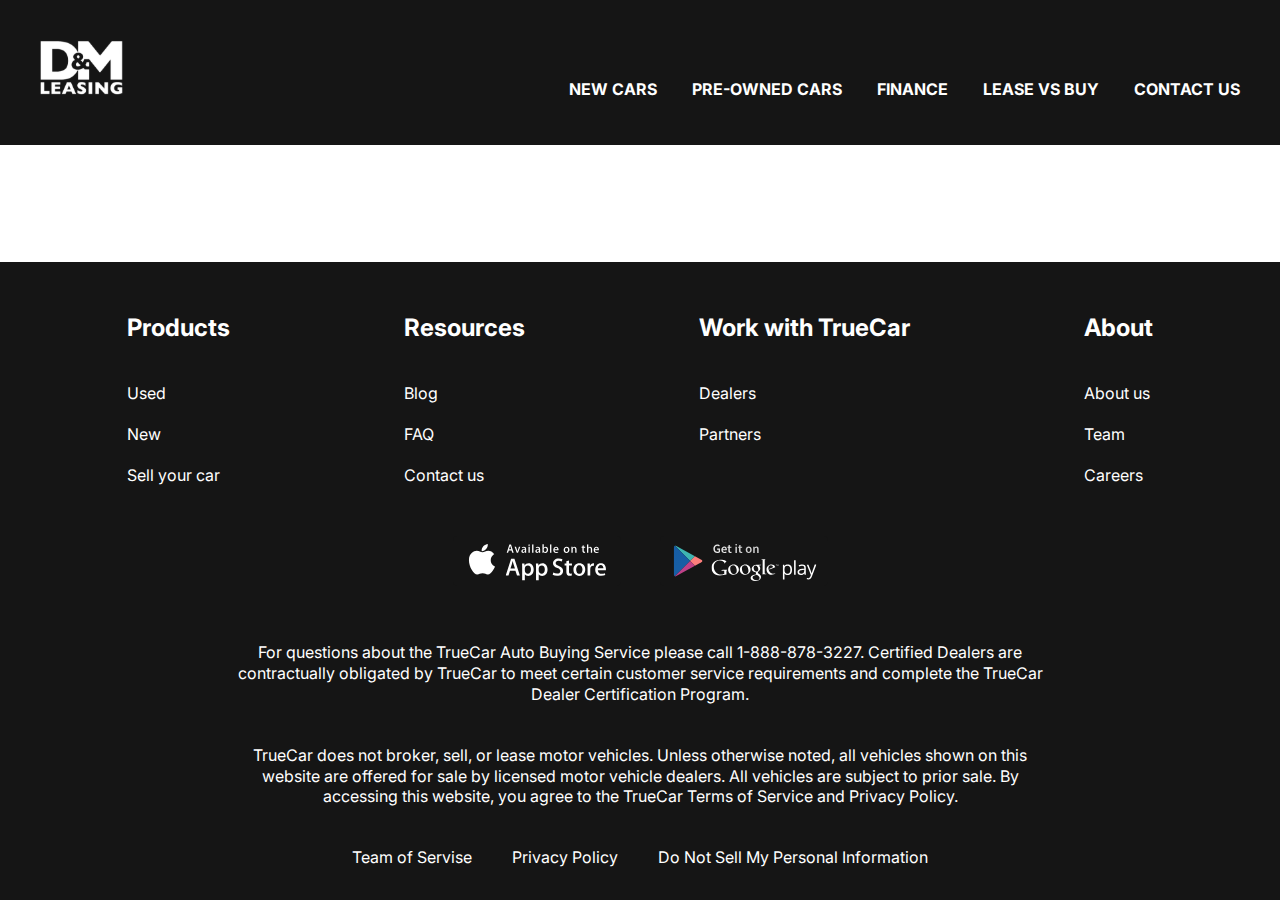
==== contacts.html @ a0288b0f "1st pade completed" ====
<!DOCTYPE html>
<html lang="ru">
    <head >
        <meta charset="utf-8">
        <meta name="viewport" content="width=device-width, initial-scale=1.0">
        <title>D&M leasing</title>
        <link rel="preconnect" href="https://fonts.googleapis.com">
        <link rel="preconnect" href="https://fonts.gstatic.com" crossorigin>
        <link href="https://fonts.googleapis.com/css2?family=Inter:wght@400;700&display=swap" rel="stylesheet">
        <link rel="stylesheet" href="css/style.css">
    </head>
    <body>
        <div class="wrapper">
            <header class="header">
               <div class="container">
                <div class="header__inner">
                    <a href="index.html" class="logo">
                        <img src="imgs/logo.svg" alt="Логотип" class="logo__img">
                    </a>
                    <nav class="menu">
                        <ul class="menu__list">
                            <li class="menu__list-item">
                                <a href="#" class="list__menu-link">NEW CARS</a>
                            </li>
                            <li class="menu__list-item">
                                <a href="#" class="list__menu-link">PRE-OWNED CARS</a>
                            </li>
                            <li class="menu__list-item">
                                <a href="#" class="list__menu-link">FINANCE</a>
                            </li>
                            <li class="menu__list-item">
                                <a href="#" class="list__menu-link">LEASE VS BUY</a>
                            </li>
                            <li class="menu__list-item">
                                <a href="#" class="list__menu-link">CONTACT US</a>
                            </li>
                        </ul>
                    </nav>
                </div>
               </div>
            </header>
            <main class="main">
                
            </main>
            <footer class="footer">
                <div class="container">
                    <nav class="footer__menu">
                        <ul class="footer__menu-list">
                            <li class="footer__menu-item">
                                <p  class="footer__menu-title">Products</p>
                            </li>
                            <li class="footer__menu-item">
                                <a href="#" class="footer__menu-link">Used</a>
                            </li>
                            <li class="footer__menu-item">
                                <a href="#" class="footer__menu-link">New</a>
                            </li>
                            <li class="footer__menu-item">
                                <a href="#" class="footer__menu-link">Sell your car</a>
                            </li>
                        </ul>
                        <ul class="footer__menu-list">
                            <li class="footer__menu-item">
                                <p class="footer__menu-title">Resources</p>
                            </li>
                            <li class="footer__menu-item">
                                <a href="#" class="footer__menu-link">Blog</a>
                            </li>
                            <li class="footer__menu-item">
                                <a href="#" class="footer__menu-link">FAQ</a>
                            </li>
                            <li class="footer__menu-item">
                                <a href="#" class="footer__menu-link">Contact us</a>
                            </li>
                        </ul>
                        <ul class="footer__menu-list">
                            <li class="footer__menu-item">
                                <p class="footer__menu-title">Work with TrueCar</p>
                            </li>
                            <li class="footer__menu-item">
                                <a href="#" class="footer__menu-link">Dealers</a>
                            </li>
                            <li class="footer__menu-item">
                                <a href="#" class="footer__menu-link">Partners</a>
                            </li>
                        </ul>
                        <ul class="footer__menu-list">
                            <li class="footer__menu-item">
                                <p class="footer__menu-title">About</p>
                            </li>
                            <li class="footer__menu-item">
                                <a href="#" class="footer__menu-link">About us</a>
                            </li>
                            <li class="footer__menu-item">
                                <a href="#" class="footer__menu-link">Team</a>
                            </li>
                            <li class="footer__menu-item">
                                <a href="#" class="footer__menu-link">Careers</a>
                            </li>
                        </ul>
                    </nav>
                    <ul class="apps">
                        <li class="apps__item">
                            <a href="#" class="apps__item-link">
                                <img class="apps__item-img"src="imgs/appstore.svg">
                            </a>
                        </li>
                        <li class="apps__item">
                            <a href="#" class="apps__item-link">
                                <img class="apps__item-img"src="imgs/playmarket.svg">
                            </a>
                        </li>
                    </ul>
                    <div class="footer__copy">
                        <p class="footer__copy-text">
                            For questions about the TrueCar Auto Buying Service please call 1-888-878-3227.
                            Certified Dealers are contractually obligated by TrueCar to meet certain customer 
                            service requirements and complete the TrueCar Dealer Certification Program.
                        </p>
                        <p class="footer__copy-text">
                            TrueCar does not broker, sell, or lease motor vehicles. 
                            Unless otherwise noted, all vehicles shown on this website 
                            are offered for sale by licensed motor vehicle dealers. 
                            All vehicles are subject to prior sale. By accessing this website, 
                            you agree to the TrueCar Terms of Service and Privacy Policy.
                        </p>
                    </div>
                    <nav class="copy__nav">
                        <ul class="copy__nav-list">
                            <li class="copy__nav-item">
                                <a href="#" class="copy__nav-link">Team of Servise</a>
                            </li>
                            <li class="copy__nav-item">
                                <a href="#" class="copy__nav-link">Privacy Policy</a>
                            </li>
                            <li class="copy__nav-item">
                                <a href="#" class="copy__nav-link">Do Not Sell My Personal Information</a>
                            </li>
                        </ul>
                    </nav>
                </div>
            </footer>
        </div>
    </body>
</html>
---- css/style.css ----
html{
    box-sizing: border-box;
}
html, 
body{
height: 100%;
}

*, *::after, *::before{
    box-sizing: inherit;
    margin:0;
    padding:0;
}
ul{
    list-style:none;
}
a{
    text-decoration: none;
    color:inherit;
}
.section-title{
    margin-bottom: 50px;
    font-size: 48px;
    font-weight: 700;
    text-align: center;
}

.wrapper{
    min-height: 100%;
    display: flex;
    flex-direction: column;
}

.container{
    max-width: 1220px;
    margin: 0 auto;
    padding: 0 10px;
}
body{
    font-family: 'Inter', sans-serif;
    font-size: 16px;
    font-weight: 400;
    line-height: 1.3;
}
.header{
    background-color: #151515;
}
.header-main{
    background-color: transparent;
    position: absolute;
    z-index: 10;
    left: 0;
    right: 0;
}
.header__inner{
    padding-top: 40px;
    padding-bottom: 45px;
    display:flex;
    align-items: flex-end;
    justify-content: space-between;
}
.menu__list{
    display: flex;
    gap:35px;
}
.list__menu-link{
    color:#ffffff;
    text-transform: uppercase;
    font-weight: 700;

}
.swiper::after{
    content: '';
    background: rgba(21,21,21,0.3);
    z-index: 5;
    right: 0;
    left: 0;
    top: 0;
    bottom: 0;
}
    

.swiper-slide{
    height: 100vh;
    background-repeat: no-repeat;
    background-size: cover;
    background-position: center;
}
.swiper-pagination-bullet{
    border-radius: 0;
width: 120px;
height: 3px;
background-color: #151515;
opacity: 1;
}
.swiper-pagination-horizontal.swiper-pagination-bullets .swiper-pagination-bullet{
    margin: 0 15px;
}
.swiper-pagination-bullets.swiper-pagination-horizontal{
    bottom: 50px;
}
.swiper-pagination-bullet-active{
height: 6px;
background-color: #fff;

}
.footer{
    background-color: #151515;
    padding:50px 0 32px;
    color:#ffffff
}
.footer__menu{
    display:flex;
    justify-content: space-around;
    margin-bottom: 50px;
}
.footer__menu-list{
    max-width: 250px;
}
.footer__menu-title{
    padding-bottom: 20px;
    font-size: 24px;
    font-weight: 700;
}
.footer__menu-item + .footer__menu-item{
    padding-top: 20px;
}

.apps{
    display:flex;
    justify-content:center;
    gap:39px;
    margin-bottom: 52px;
    
}
.footer__copy-text{
    max-width: 806px;
    text-align: center;
    margin: 0 auto 40px;
}
.copy__nav-list{
    display: flex;
    justify-content: center;
    gap:40px;

}
.main{
    flex-grow: 1;
}
.top{
    color:#ffffff;
    text-align: center;
    padding-top: 250px;
    padding-bottom: 50px;
    position: absolute;
    z-index: 5;
    left: 0;
    right: 0;
}

.title{
    padding-bottom: 40px;
    font-size: 96px;
    font-weight: 700;
}

.top__link{
    background-color: #151515;
    padding:23px;
    max-width: 430px;
    display: inline-block;
    text-transform: uppercase;
    font-size: 36px;
    font-weight: 700;
    width: 100%;
}
.why-lease{
    padding:150px 0;
}
.why-lease__list{
    display: grid;
    grid-template-columns: repeat(4, 1fr);
    gap:40px;
    text-align: center;
}
.why-lease__item-img{
    margin-bottom: 30px;
}
.why-lease__item-title{
    margin-bottom: 30px;
    font-style: 24px;
    font-weight: 700;
}
.why-lease__item-text{
    text-align: left;
}
.how-does{
    padding-bottom: 150px;
}
.how-does__inner{
    max-width: 580px;
    margin:0 auto;
}
.how__does-title{
    font-style: 24px;
    font-weight: 700;
    padding-top: 50px;
}
.how__does-list{
    padding: 50px 0 70px;
    counter-reset: myCounter;
}
.how__does-item{
    list-style-type: none;
    width: 270px;
    position: relative;
    margin-left: auto;
    box-sizing: content-box;
    padding: 18.5px 0 18.5px 240px;
    min-height: 63px;
}

.how__does-item+.how__does-item{
    margin-top: 40px;
}
.how__does-item::before{
    counter-increment: myCounter;
    content: counter(myCounter);
    display: flex;
    justify-content: center;
    align-items: center;
    font-size: 48px;
    font-weight: 700;
    background-color:#06F;
    width: 100px;
    height: 100px;
    border-radius: 50%;
    color: #fff;
    position:absolute;
    left:0;
    top:0;

}
.video{
    padding-bottom: 150px;

}
.video__title{
    margin-bottom: 20px;
}
.video__text{
    font-size: 24px;
    font-weight: 700;
    margin-bottom: 50px;
    text-align: center;
}
.video__content{
    display: block;
    margin: 0 auto;
}
.important{
    padding-bottom: 150px;
}
.important__title{
    margin-bottom: 20px;
}
.important__text{
    text-align: left;
    max-width: 580px;
    margin: 0 auto 50px;

}
.important_item_text{
    width: 270px;
    text-align: left;
}
.importants__list{
    display:grid;
    grid-template-columns: repeat(4, 1fr);
    
}
.important__item-img{
   margin-bottom: 20px; 
}
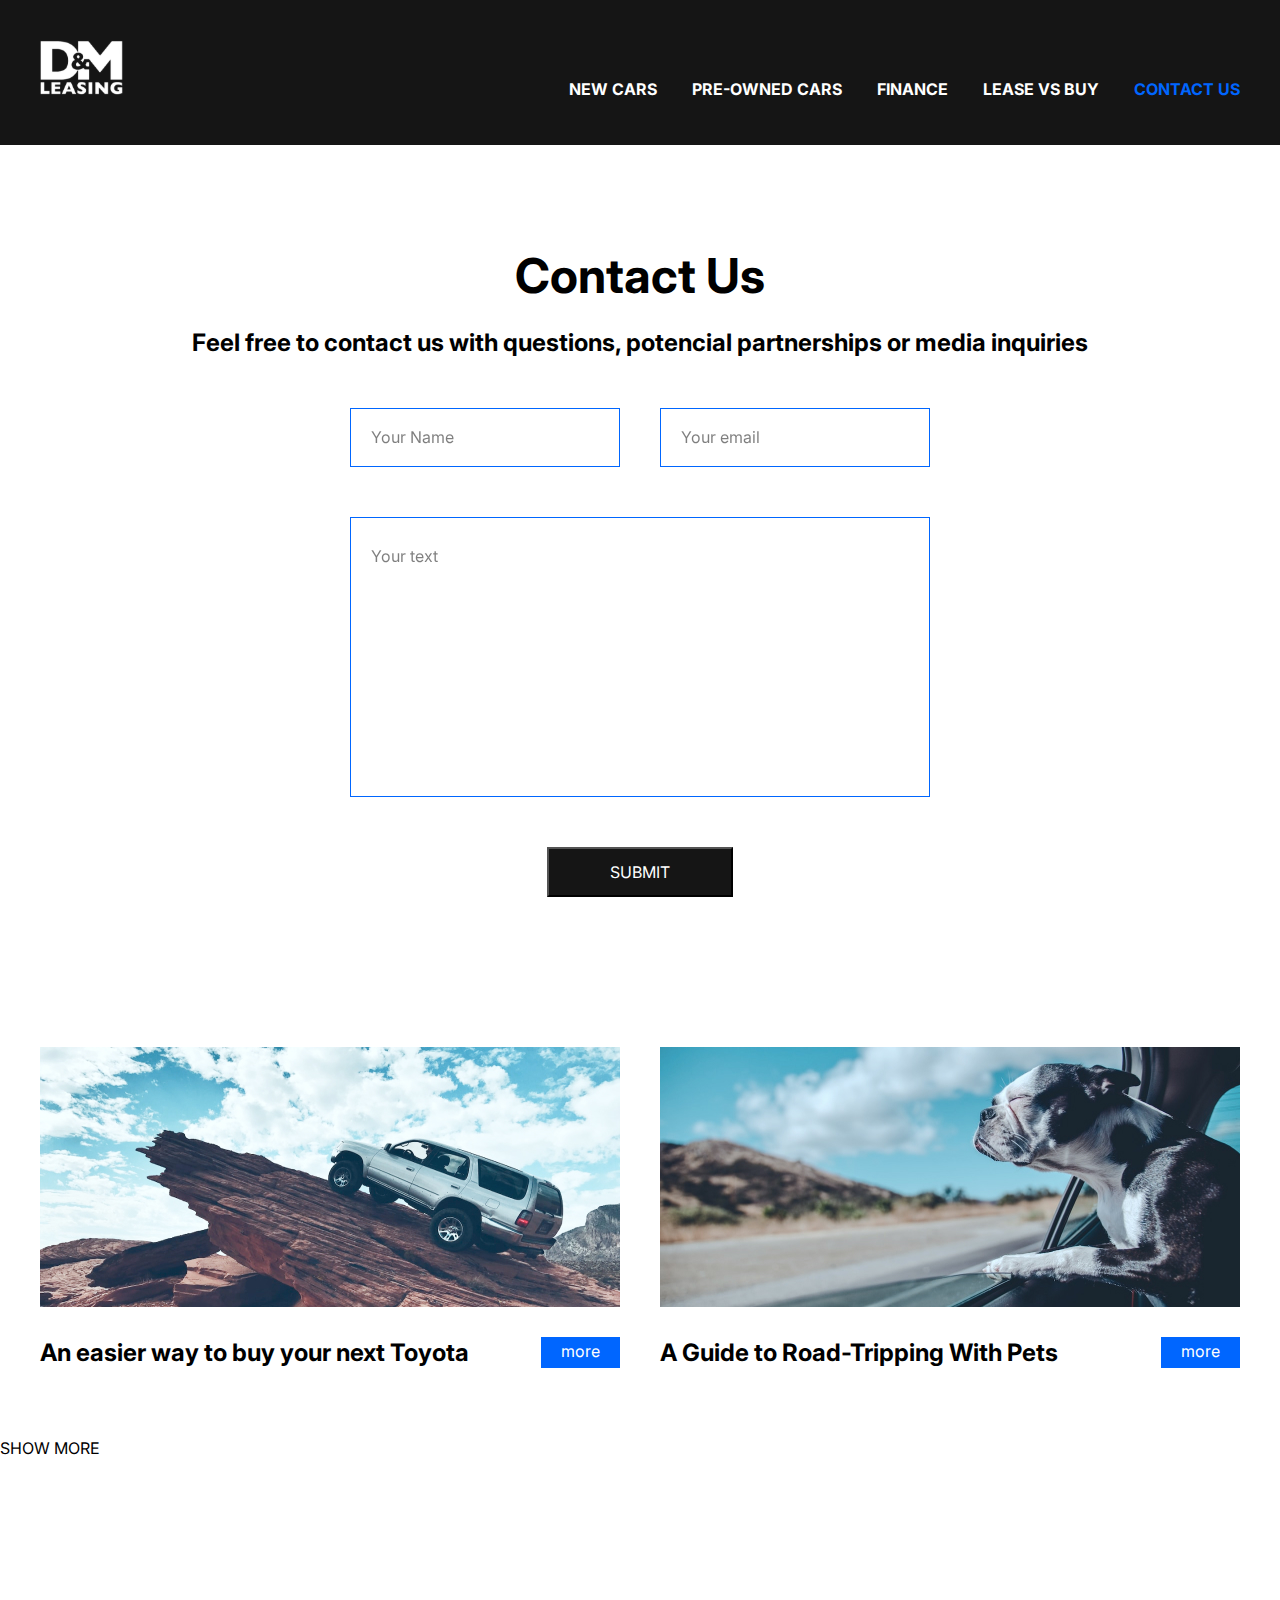
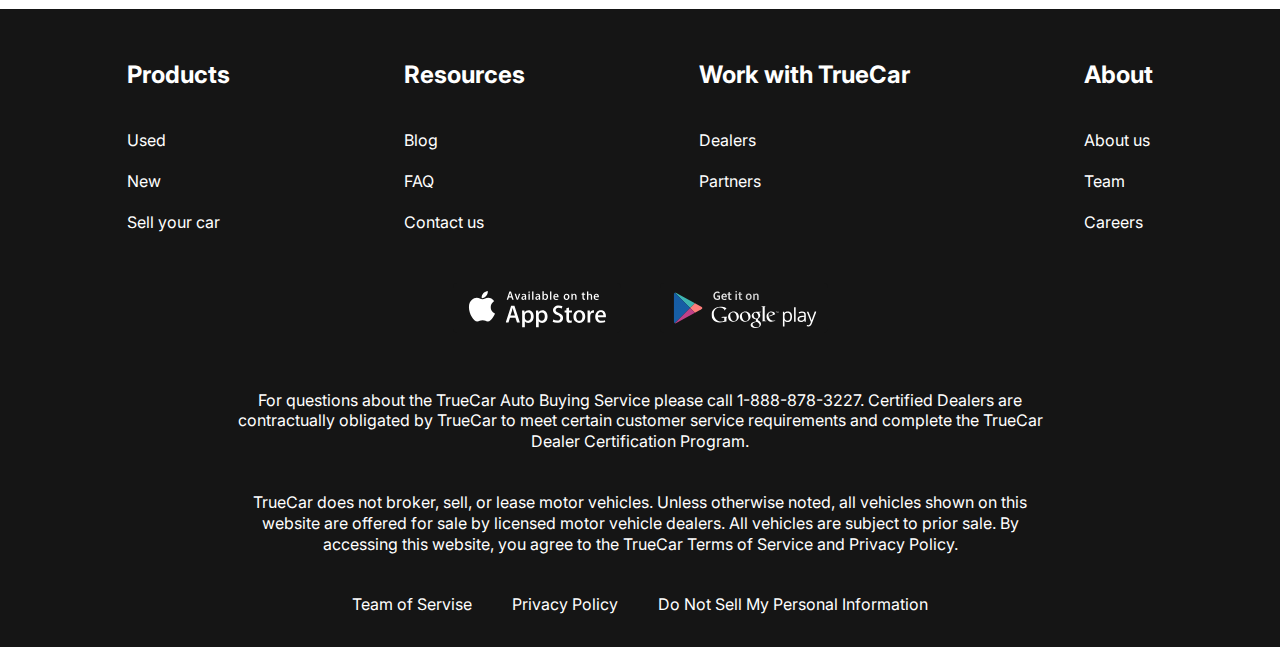
==== commit 6fba8d23: "completed xecond and last pages without adaptive" ====
--- a/contacts.html
+++ b/contacts.html
@@ -1,145 +1,203 @@
 <!DOCTYPE html>
 <html lang="ru">
-    <head >
-        <meta charset="utf-8">
-        <meta name="viewport" content="width=device-width, initial-scale=1.0">
-        <title>D&M leasing</title>
-        <link rel="preconnect" href="https://fonts.googleapis.com">
-        <link rel="preconnect" href="https://fonts.gstatic.com" crossorigin>
-        <link href="https://fonts.googleapis.com/css2?family=Inter:wght@400;700&display=swap" rel="stylesheet">
-        <link rel="stylesheet" href="css/style.css">
-    </head>
-    <body>
-        <div class="wrapper">
-            <header class="header">
-               <div class="container">
-                <div class="header__inner">
-                    <a href="index.html" class="logo">
-                        <img src="imgs/logo.svg" alt="Логотип" class="logo__img">
-                    </a>
-                    <nav class="menu">
-                        <ul class="menu__list">
-                            <li class="menu__list-item">
-                                <a href="#" class="list__menu-link">NEW CARS</a>
-                            </li>
-                            <li class="menu__list-item">
-                                <a href="#" class="list__menu-link">PRE-OWNED CARS</a>
-                            </li>
-                            <li class="menu__list-item">
-                                <a href="#" class="list__menu-link">FINANCE</a>
-                            </li>
-                            <li class="menu__list-item">
-                                <a href="#" class="list__menu-link">LEASE VS BUY</a>
-                            </li>
-                            <li class="menu__list-item">
-                                <a href="#" class="list__menu-link">CONTACT US</a>
-                            </li>
-                        </ul>
-                    </nav>
-                </div>
-               </div>
-            </header>
-            <main class="main">
-                
-            </main>
-            <footer class="footer">
-                <div class="container">
-                    <nav class="footer__menu">
-                        <ul class="footer__menu-list">
-                            <li class="footer__menu-item">
-                                <p  class="footer__menu-title">Products</p>
-                            </li>
-                            <li class="footer__menu-item">
-                                <a href="#" class="footer__menu-link">Used</a>
-                            </li>
-                            <li class="footer__menu-item">
-                                <a href="#" class="footer__menu-link">New</a>
-                            </li>
-                            <li class="footer__menu-item">
-                                <a href="#" class="footer__menu-link">Sell your car</a>
-                            </li>
-                        </ul>
-                        <ul class="footer__menu-list">
-                            <li class="footer__menu-item">
-                                <p class="footer__menu-title">Resources</p>
-                            </li>
-                            <li class="footer__menu-item">
-                                <a href="#" class="footer__menu-link">Blog</a>
-                            </li>
-                            <li class="footer__menu-item">
-                                <a href="#" class="footer__menu-link">FAQ</a>
-                            </li>
-                            <li class="footer__menu-item">
-                                <a href="#" class="footer__menu-link">Contact us</a>
-                            </li>
-                        </ul>
-                        <ul class="footer__menu-list">
-                            <li class="footer__menu-item">
-                                <p class="footer__menu-title">Work with TrueCar</p>
-                            </li>
-                            <li class="footer__menu-item">
-                                <a href="#" class="footer__menu-link">Dealers</a>
-                            </li>
-                            <li class="footer__menu-item">
-                                <a href="#" class="footer__menu-link">Partners</a>
-                            </li>
-                        </ul>
-                        <ul class="footer__menu-list">
-                            <li class="footer__menu-item">
-                                <p class="footer__menu-title">About</p>
-                            </li>
-                            <li class="footer__menu-item">
-                                <a href="#" class="footer__menu-link">About us</a>
-                            </li>
-                            <li class="footer__menu-item">
-                                <a href="#" class="footer__menu-link">Team</a>
-                            </li>
-                            <li class="footer__menu-item">
-                                <a href="#" class="footer__menu-link">Careers</a>
-                            </li>
-                        </ul>
-                    </nav>
-                    <ul class="apps">
-                        <li class="apps__item">
-                            <a href="#" class="apps__item-link">
-                                <img class="apps__item-img"src="imgs/appstore.svg">
-                            </a>
-                        </li>
-                        <li class="apps__item">
-                            <a href="#" class="apps__item-link">
-                                <img class="apps__item-img"src="imgs/playmarket.svg">
-                            </a>
-                        </li>
-                    </ul>
-                    <div class="footer__copy">
-                        <p class="footer__copy-text">
-                            For questions about the TrueCar Auto Buying Service please call 1-888-878-3227.
-                            Certified Dealers are contractually obligated by TrueCar to meet certain customer 
-                            service requirements and complete the TrueCar Dealer Certification Program.
-                        </p>
-                        <p class="footer__copy-text">
-                            TrueCar does not broker, sell, or lease motor vehicles. 
-                            Unless otherwise noted, all vehicles shown on this website 
-                            are offered for sale by licensed motor vehicle dealers. 
-                            All vehicles are subject to prior sale. By accessing this website, 
-                            you agree to the TrueCar Terms of Service and Privacy Policy.
-                        </p>
-                    </div>
-                    <nav class="copy__nav">
-                        <ul class="copy__nav-list">
-                            <li class="copy__nav-item">
-                                <a href="#" class="copy__nav-link">Team of Servise</a>
-                            </li>
-                            <li class="copy__nav-item">
-                                <a href="#" class="copy__nav-link">Privacy Policy</a>
-                            </li>
-                            <li class="copy__nav-item">
-                                <a href="#" class="copy__nav-link">Do Not Sell My Personal Information</a>
-                            </li>
-                        </ul>
-                    </nav>
-                </div>
-            </footer>
+  <head>
+    <meta charset="utf-8" />
+    <meta name="viewport" content="width=device-width, initial-scale=1.0" />
+    <title>D&M leasing</title>
+    <link rel="preconnect" href="https://fonts.googleapis.com" />
+    <link rel="preconnect" href="https://fonts.gstatic.com" crossorigin />
+    <link
+      href="https://fonts.googleapis.com/css2?family=Inter:wght@400;700&display=swap"
+      rel="stylesheet"
+    />
+    <link rel="stylesheet" href="css/style.css" />
+  </head>
+  <body>
+    <div class="wrapper">
+      <header class="header">
+        <div class="container">
+          <div class="header__inner">
+            <a href="index.html" class="logo">
+              <img src="imgs/logo.svg" alt="Логотип" class="logo__img" />
+            </a>
+            <nav class="menu">
+              <ul class="menu__list">
+                <li class="menu__list-item">
+                  <a href="new_cars.html" class="list__menu-link">NEW CARS</a>
+                </li>
+                <li class="menu__list-item">
+                  <a href="#" class="list__menu-link">PRE-OWNED CARS</a>
+                </li>
+                <li class="menu__list-item">
+                  <a href="#" class="list__menu-link">FINANCE</a>
+                </li>
+                <li class="menu__list-item">
+                  <a href="#" class="list__menu-link">LEASE VS BUY</a>
+                </li>
+                <li class="menu__list-item">
+                  <a href="#" class="list__menu-link list__menu-link--active"
+                    >CONTACT US</a
+                  >
+                </li>
+              </ul>
+            </nav>
+          </div>
         </div>
-    </body>
-</html>+      </header>
+      <main class="main">
+        <section class="contacts">
+          <div class="container">
+            <h2 class="section-title contacts__title">Contact Us</h2>
+            <p class="contacts__text">
+              Feel free to contact us with questions, potencial partnerships or
+              media inquiries
+            </p>
+            <form action="#" class="form">
+              <input type="text" class="form__input" placeholder="Your Name" />
+              <input
+                type="email"
+                class="form__input"
+                placeholder="Your email"
+              />
+              <textarea
+                class="form__textarea"
+                placeholder="Your text"
+              ></textarea>
+              <button class="form__btn" type="submit">SUBMIT</button>
+            </form>
+          </div>
+        </section>
+        <section class="blog">
+          <div class="container">
+            <div class="blog__items">
+              <div class="blog__item">
+                <img
+                  src="imgs/blog-1.jpg"
+                  alt="blog img"
+                  class="blog__item-img"
+                />
+                <h4 class="blog__item-title">
+                  An easier way to buy your next Toyota
+                </h4>
+                <a href="" class="blog__item-link">more</a>
+              </div>
+              <div class="blog__item">
+                <img
+                  src="imgs/blog-2.jpg"
+                  alt="blog img"
+                  class="blog__item-img"
+                />
+                <h4 class="blog__item-title">
+                  A Guide to Road-Tripping With Pets
+                </h4>
+                <a href="" class="blog__item-link">more</a>
+              </div>
+            </div>
+          </div>
+          <a href="#" class="blog__link">SHOW MORE</a>
+        </section>
+      </main>
+      <footer class="footer">
+        <div class="container">
+          <nav class="footer__menu">
+            <ul class="footer__menu-list">
+              <li class="footer__menu-item">
+                <p class="footer__menu-title">Products</p>
+              </li>
+              <li class="footer__menu-item">
+                <a href="#" class="footer__menu-link">Used</a>
+              </li>
+              <li class="footer__menu-item">
+                <a href="#" class="footer__menu-link">New</a>
+              </li>
+              <li class="footer__menu-item">
+                <a href="#" class="footer__menu-link">Sell your car</a>
+              </li>
+            </ul>
+            <ul class="footer__menu-list">
+              <li class="footer__menu-item">
+                <p class="footer__menu-title">Resources</p>
+              </li>
+              <li class="footer__menu-item">
+                <a href="#" class="footer__menu-link">Blog</a>
+              </li>
+              <li class="footer__menu-item">
+                <a href="#" class="footer__menu-link">FAQ</a>
+              </li>
+              <li class="footer__menu-item">
+                <a href="#" class="footer__menu-link">Contact us</a>
+              </li>
+            </ul>
+            <ul class="footer__menu-list">
+              <li class="footer__menu-item">
+                <p class="footer__menu-title">Work with TrueCar</p>
+              </li>
+              <li class="footer__menu-item">
+                <a href="#" class="footer__menu-link">Dealers</a>
+              </li>
+              <li class="footer__menu-item">
+                <a href="#" class="footer__menu-link">Partners</a>
+              </li>
+            </ul>
+            <ul class="footer__menu-list">
+              <li class="footer__menu-item">
+                <p class="footer__menu-title">About</p>
+              </li>
+              <li class="footer__menu-item">
+                <a href="#" class="footer__menu-link">About us</a>
+              </li>
+              <li class="footer__menu-item">
+                <a href="#" class="footer__menu-link">Team</a>
+              </li>
+              <li class="footer__menu-item">
+                <a href="#" class="footer__menu-link">Careers</a>
+              </li>
+            </ul>
+          </nav>
+          <ul class="apps">
+            <li class="apps__item">
+              <a href="#" class="apps__item-link">
+                <img class="apps__item-img" src="imgs/appstore.svg" />
+              </a>
+            </li>
+            <li class="apps__item">
+              <a href="#" class="apps__item-link">
+                <img class="apps__item-img" src="imgs/playmarket.svg" />
+              </a>
+            </li>
+          </ul>
+          <div class="footer__copy">
+            <p class="footer__copy-text">
+              For questions about the TrueCar Auto Buying Service please call
+              1-888-878-3227. Certified Dealers are contractually obligated by
+              TrueCar to meet certain customer service requirements and complete
+              the TrueCar Dealer Certification Program.
+            </p>
+            <p class="footer__copy-text">
+              TrueCar does not broker, sell, or lease motor vehicles. Unless
+              otherwise noted, all vehicles shown on this website are offered
+              for sale by licensed motor vehicle dealers. All vehicles are
+              subject to prior sale. By accessing this website, you agree to the
+              TrueCar Terms of Service and Privacy Policy.
+            </p>
+          </div>
+          <nav class="copy__nav">
+            <ul class="copy__nav-list">
+              <li class="copy__nav-item">
+                <a href="#" class="copy__nav-link">Team of Servise</a>
+              </li>
+              <li class="copy__nav-item">
+                <a href="#" class="copy__nav-link">Privacy Policy</a>
+              </li>
+              <li class="copy__nav-item">
+                <a href="#" class="copy__nav-link"
+                  >Do Not Sell My Personal Information</a
+                >
+              </li>
+            </ul>
+          </nav>
+        </div>
+      </footer>
+    </div>
+  </body>
+</html>
--- a/css/style.css
+++ b/css/style.css
@@ -1,284 +1,447 @@
-html{
-    box-sizing: border-box;
-}
-html, 
-body{
-height: 100%;
-}
-
-*, *::after, *::before{
-    box-sizing: inherit;
-    margin:0;
-    padding:0;
-}
-ul{
-    list-style:none;
-}
-a{
-    text-decoration: none;
-    color:inherit;
-}
-.section-title{
-    margin-bottom: 50px;
-    font-size: 48px;
-    font-weight: 700;
-    text-align: center;
-}
-
-.wrapper{
-    min-height: 100%;
-    display: flex;
-    flex-direction: column;
-}
-
-.container{
-    max-width: 1220px;
-    margin: 0 auto;
-    padding: 0 10px;
-}
-body{
-    font-family: 'Inter', sans-serif;
-    font-size: 16px;
-    font-weight: 400;
-    line-height: 1.3;
-}
-.header{
-    background-color: #151515;
-}
-.header-main{
-    background-color: transparent;
-    position: absolute;
-    z-index: 10;
-    left: 0;
-    right: 0;
-}
-.header__inner{
-    padding-top: 40px;
-    padding-bottom: 45px;
-    display:flex;
-    align-items: flex-end;
-    justify-content: space-between;
-}
-.menu__list{
-    display: flex;
-    gap:35px;
-}
-.list__menu-link{
-    color:#ffffff;
-    text-transform: uppercase;
-    font-weight: 700;
-
-}
-.swiper::after{
-    content: '';
-    background: rgba(21,21,21,0.3);
-    z-index: 5;
-    right: 0;
-    left: 0;
-    top: 0;
-    bottom: 0;
-}
-    
-
-.swiper-slide{
-    height: 100vh;
-    background-repeat: no-repeat;
-    background-size: cover;
-    background-position: center;
-}
-.swiper-pagination-bullet{
-    border-radius: 0;
-width: 120px;
-height: 3px;
-background-color: #151515;
-opacity: 1;
-}
-.swiper-pagination-horizontal.swiper-pagination-bullets .swiper-pagination-bullet{
-    margin: 0 15px;
-}
-.swiper-pagination-bullets.swiper-pagination-horizontal{
-    bottom: 50px;
-}
-.swiper-pagination-bullet-active{
-height: 6px;
-background-color: #fff;
-
-}
-.footer{
-    background-color: #151515;
-    padding:50px 0 32px;
-    color:#ffffff
-}
-.footer__menu{
-    display:flex;
-    justify-content: space-around;
-    margin-bottom: 50px;
-}
-.footer__menu-list{
-    max-width: 250px;
-}
-.footer__menu-title{
-    padding-bottom: 20px;
-    font-size: 24px;
-    font-weight: 700;
-}
-.footer__menu-item + .footer__menu-item{
-    padding-top: 20px;
-}
-
-.apps{
-    display:flex;
-    justify-content:center;
-    gap:39px;
-    margin-bottom: 52px;
-    
-}
-.footer__copy-text{
-    max-width: 806px;
-    text-align: center;
-    margin: 0 auto 40px;
-}
-.copy__nav-list{
-    display: flex;
-    justify-content: center;
-    gap:40px;
-
-}
-.main{
-    flex-grow: 1;
-}
-.top{
-    color:#ffffff;
-    text-align: center;
-    padding-top: 250px;
-    padding-bottom: 50px;
-    position: absolute;
-    z-index: 5;
-    left: 0;
-    right: 0;
-}
-
-.title{
-    padding-bottom: 40px;
-    font-size: 96px;
-    font-weight: 700;
-}
-
-.top__link{
-    background-color: #151515;
-    padding:23px;
-    max-width: 430px;
-    display: inline-block;
-    text-transform: uppercase;
-    font-size: 36px;
-    font-weight: 700;
-    width: 100%;
-}
-.why-lease{
-    padding:150px 0;
-}
-.why-lease__list{
-    display: grid;
-    grid-template-columns: repeat(4, 1fr);
-    gap:40px;
-    text-align: center;
-}
-.why-lease__item-img{
-    margin-bottom: 30px;
-}
-.why-lease__item-title{
-    margin-bottom: 30px;
-    font-style: 24px;
-    font-weight: 700;
-}
-.why-lease__item-text{
-    text-align: left;
-}
-.how-does{
-    padding-bottom: 150px;
-}
-.how-does__inner{
-    max-width: 580px;
-    margin:0 auto;
-}
-.how__does-title{
-    font-style: 24px;
-    font-weight: 700;
-    padding-top: 50px;
-}
-.how__does-list{
-    padding: 50px 0 70px;
-    counter-reset: myCounter;
-}
-.how__does-item{
-    list-style-type: none;
-    width: 270px;
-    position: relative;
-    margin-left: auto;
-    box-sizing: content-box;
-    padding: 18.5px 0 18.5px 240px;
-    min-height: 63px;
-}
-
-.how__does-item+.how__does-item{
-    margin-top: 40px;
-}
-.how__does-item::before{
-    counter-increment: myCounter;
-    content: counter(myCounter);
-    display: flex;
-    justify-content: center;
-    align-items: center;
-    font-size: 48px;
-    font-weight: 700;
-    background-color:#06F;
-    width: 100px;
-    height: 100px;
-    border-radius: 50%;
-    color: #fff;
-    position:absolute;
-    left:0;
-    top:0;
-
-}
-.video{
-    padding-bottom: 150px;
-
-}
-.video__title{
-    margin-bottom: 20px;
-}
-.video__text{
-    font-size: 24px;
-    font-weight: 700;
-    margin-bottom: 50px;
-    text-align: center;
-}
-.video__content{
-    display: block;
-    margin: 0 auto;
-}
-.important{
-    padding-bottom: 150px;
-}
-.important__title{
-    margin-bottom: 20px;
-}
-.important__text{
-    text-align: left;
-    max-width: 580px;
-    margin: 0 auto 50px;
-
-}
-.important_item_text{
-    width: 270px;
-    text-align: left;
-}
-.importants__list{
-    display:grid;
-    grid-template-columns: repeat(4, 1fr);
-    
-}
-.important__item-img{
-   margin-bottom: 20px; 
-}+html {
+  box-sizing: border-box;
+}
+html,
+body {
+  height: 100%;
+}
+
+*,
+*::after,
+*::before {
+  box-sizing: inherit;
+  margin: 0;
+  padding: 0;
+}
+ul {
+  list-style: none;
+}
+a {
+  text-decoration: none;
+  color: inherit;
+}
+.section-title {
+  margin-bottom: 50px;
+  font-size: 48px;
+  font-weight: 700;
+  text-align: center;
+}
+
+.wrapper {
+  min-height: 100%;
+  display: flex;
+  flex-direction: column;
+}
+
+.container {
+  max-width: 1220px;
+  margin: 0 auto;
+  padding: 0 10px;
+}
+body {
+  font-family: "Inter", sans-serif;
+  font-size: 16px;
+  font-weight: 400;
+  line-height: 1.3;
+}
+.header {
+  background-color: #151515;
+}
+.header-main {
+  background-color: transparent;
+  position: absolute;
+  z-index: 10;
+  left: 0;
+  right: 0;
+}
+.header__inner {
+  padding-top: 40px;
+  padding-bottom: 45px;
+  display: flex;
+  align-items: flex-end;
+  justify-content: space-between;
+}
+.menu__list {
+  display: flex;
+  gap: 35px;
+}
+.list__menu-link {
+  color: #ffffff;
+  text-transform: uppercase;
+  font-weight: 700;
+}
+.list__menu-link--active {
+  color: #0066ff;
+}
+.swiper::after {
+  content: "";
+  background: rgba(21, 21, 21, 0.3);
+  z-index: 5;
+  right: 0;
+  left: 0;
+  top: 0;
+  bottom: 0;
+}
+
+.swiper-slide {
+  height: 100vh;
+  background-repeat: no-repeat;
+  background-size: cover;
+  background-position: center;
+}
+.swiper-pagination-bullet {
+  border-radius: 0;
+  width: 120px;
+  height: 3px;
+  background-color: #151515;
+  opacity: 1;
+}
+.swiper-pagination-horizontal.swiper-pagination-bullets
+  .swiper-pagination-bullet {
+  margin: 0 15px;
+}
+.swiper-pagination-bullets.swiper-pagination-horizontal {
+  bottom: 50px;
+}
+.swiper-pagination-bullet-active {
+  height: 6px;
+  background-color: #fff;
+}
+.footer {
+  background-color: #151515;
+  padding: 50px 0 32px;
+  color: #ffffff;
+}
+.footer__menu {
+  display: flex;
+  justify-content: space-around;
+  margin-bottom: 50px;
+}
+.footer__menu-list {
+  max-width: 250px;
+}
+.footer__menu-title {
+  padding-bottom: 20px;
+  font-size: 24px;
+  font-weight: 700;
+}
+.footer__menu-item + .footer__menu-item {
+  padding-top: 20px;
+}
+
+.apps {
+  display: flex;
+  justify-content: center;
+  gap: 39px;
+  margin-bottom: 52px;
+}
+.footer__copy-text {
+  max-width: 806px;
+  text-align: center;
+  margin: 0 auto 40px;
+}
+.copy__nav-list {
+  display: flex;
+  justify-content: center;
+  gap: 40px;
+}
+.main {
+  flex-grow: 1;
+}
+.top {
+  color: #ffffff;
+  text-align: center;
+  padding-top: 250px;
+  padding-bottom: 50px;
+  position: absolute;
+  z-index: 5;
+  left: 0;
+  right: 0;
+}
+
+.title {
+  padding-bottom: 40px;
+  font-size: 96px;
+  font-weight: 700;
+}
+
+.top__link {
+  background-color: #151515;
+  padding: 23px;
+  max-width: 430px;
+  display: inline-block;
+  text-transform: uppercase;
+  font-size: 36px;
+  font-weight: 700;
+  width: 100%;
+}
+.why-lease {
+  padding: 150px 0;
+}
+.why-lease__list {
+  display: grid;
+  grid-template-columns: repeat(4, 1fr);
+  gap: 40px;
+  text-align: center;
+}
+.why-lease__item-img {
+  margin-bottom: 30px;
+}
+.why-lease__item-title {
+  margin-bottom: 30px;
+  font-style: 24px;
+  font-weight: 700;
+}
+.why-lease__item-text {
+  text-align: left;
+}
+.how-does {
+  padding-bottom: 150px;
+}
+.how-does__inner {
+  max-width: 580px;
+  margin: 0 auto;
+}
+.how__does-title {
+  font-style: 24px;
+  font-weight: 700;
+  padding-top: 50px;
+}
+.how__does-list {
+  padding: 50px 0 70px;
+  counter-reset: myCounter;
+}
+.how__does-item {
+  list-style-type: none;
+  width: 270px;
+  position: relative;
+  margin-left: auto;
+  box-sizing: content-box;
+  padding: 18.5px 0 18.5px 240px;
+  min-height: 63px;
+}
+
+.how__does-item + .how__does-item {
+  margin-top: 40px;
+}
+.how__does-item::before {
+  counter-increment: myCounter;
+  content: counter(myCounter);
+  display: flex;
+  justify-content: center;
+  align-items: center;
+  font-size: 48px;
+  font-weight: 700;
+  background-color: #06f;
+  width: 100px;
+  height: 100px;
+  border-radius: 50%;
+  color: #fff;
+  position: absolute;
+  left: 0;
+  top: 0;
+}
+.video {
+  padding-bottom: 150px;
+}
+.video__title {
+  margin-bottom: 20px;
+}
+.video__text {
+  font-size: 24px;
+  font-weight: 700;
+  margin-bottom: 50px;
+  text-align: center;
+}
+.video__content {
+  display: block;
+  margin: 0 auto;
+}
+.important {
+  padding-bottom: 150px;
+}
+.important__title {
+  margin-bottom: 20px;
+}
+.important__text {
+  text-align: left;
+  max-width: 580px;
+  margin: 0 auto 50px;
+}
+.important_item_text {
+  width: 270px;
+  text-align: left;
+}
+.importants__list {
+  display: grid;
+  grid-template-columns: repeat(4, 1fr);
+}
+.important__item-img {
+  margin-bottom: 20px;
+}
+.contacts {
+  padding: 100px 0 150px;
+}
+.contacts__title {
+  margin-bottom: 20px;
+}
+.contacts__text {
+  text-align: center;
+  font-size: 24px;
+  font-weight: 700;
+  margin-bottom: 50px;
+  padding: 0 100px;
+}
+.form {
+  max-width: 580px;
+  margin: 0 auto;
+  display: flex;
+  justify-content: space-between;
+  flex-wrap: wrap;
+}
+.form__textarea {
+  width: 100%;
+  resize: none;
+  padding: 28px 20px;
+  height: 280px;
+  font-family: "Inter", sans-serif;
+  font-size: 16px;
+  font-weight: 400;
+  line-height: 1.3;
+  color: #000;
+  border: 1px solid #0066ff;
+  margin-bottom: 50px;
+}
+
+.form__input {
+  width: 270px;
+  padding: 18px 20px;
+  display: inline-block;
+  border: 1px solid #0066ff;
+  margin-bottom: 50px;
+  font-family: "Inter", sans-serif;
+  font-size: 16px;
+  font-weight: 400;
+  line-height: 1.3;
+  color: #000;
+}
+.form__input::placeholder,
+.form__textarea::placeholder {
+  font-family: "Inter", sans-serif;
+  font-size: 16px;
+  font-weight: 400;
+  line-height: 1.3;
+  color: #000;
+  opacity: 0.5;
+}
+.form__btn {
+  text-transform: uppercase;
+  color: #fff;
+  background-color: #151515;
+  font-family: "Inter", sans-serif;
+  font-size: 16px;
+  font-weight: 400;
+  padding: 13px 61px;
+  margin: 0 auto;
+}
+.blog {
+  padding-bottom: 150px;
+}
+.blog__items {
+  display: grid;
+  grid-template-columns: repeat(2, 1fr);
+  gap: 40px;
+  margin-bottom: 70px;
+}
+.blog__item {
+  display: flex;
+  justify-content: space-between;
+  flex-wrap: wrap;
+}
+.blog__item-img {
+  margin-bottom: 30px;
+  width: 100%;
+}
+.blog__item-title {
+  font-size: 24px;
+  font-weight: 700;
+  flex-basis: 446px;
+}
+.blog__item-link {
+  color: #fff;
+  background-color: #0066ff;
+  padding: 4px 20px;
+}
+.show-link {
+  text-transform: uppercase;
+  padding: 13px;
+  background-color: #151515;
+  color: #fff;
+  width: 225px;
+  text-align: center;
+  margin: 0 auto;
+  display: block;
+}
+.choose {
+  padding: 100px 0 150px;
+}
+.tabs__btn {
+  padding: 0 150px;
+  display: flex;
+  justify-content: space-between;
+  gap: 80px;
+  padding-bottom: 100px;
+}
+.tabs__btn-item {
+  font-weight: 700;
+  font-size: 24px;
+  cursor: pointer;
+  border: none;
+  background-color: transparent;
+}
+.tabs__btn-item--active {
+  color: #0066ff;
+}
+
+.tabs__content-item {
+  display: none;
+  grid-template-columns: repeat(4, 1fr);
+  gap: 100px 40px;
+}
+.tabs__content-item.tabs__content-item--active {
+  display: grid;
+}
+.card {
+  text-align: center;
+}
+.card__content {
+  padding: 0 5px;
+  border: 1px solid #0066ff;
+  border-top: 0;
+}
+.card__title {
+  padding-top: 20px;
+  font-size: 24px;
+  font-weight: 700;
+  margin-bottom: 20px;
+}
+.card__text {
+  margin-bottom: 20px;
+}
+.card__price {
+  margin-bottom: 20px;
+  font-size: 24px;
+  font-weight: 700;
+}
+.card__ing {
+  display: block;
+}
+.card__link {
+  display: block;
+  color: #0066ff;
+  border: 1px solid #0066ff;
+  border-top: 0;
+}
+.tabs {
+  margin-bottom: 70px;
+}
